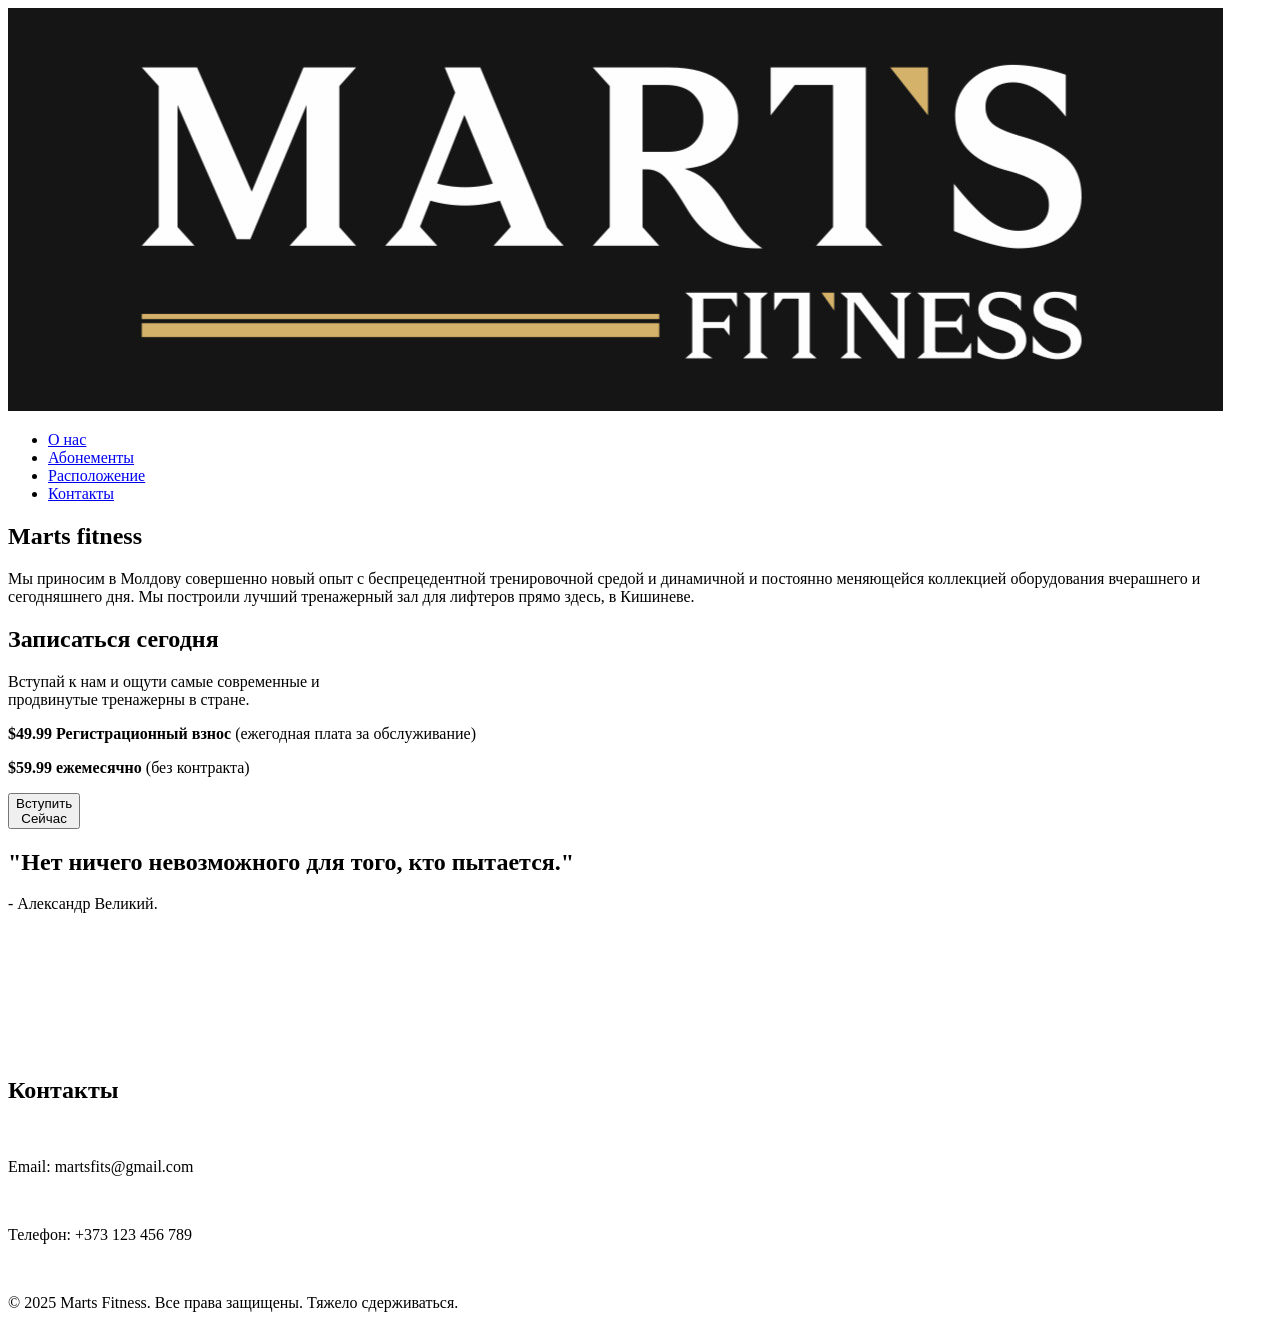
==== index.html @ d28b9faa "Add files via upload" ====
<!DOCTYPE html>
<html>
<head>
    <title>Marts Fitness</title>
    <link rel="stylesheet" href="homepage.css">
</head>
<body>
    <header class="header">
        <div class="container">
            <div class="header-content">
                <div class="logo">
                    <a href="/index.html">
                        <img src="logo.jpeg" alt="Marts fitness">
                    </a>
                </div>
                <nav class="nav">
                    <ul class="nav_list">
                        <li><a href="/about.html">О нас</a></li>
                        <li><a href="/abonements.html">Абонементы</a></li>
                        <li><a href="/locattion.html">Расположение</a></li>
                        <li><a href="/contact.html">Контакты</a></li>
                    </ul>
                </nav>
            </div>
        </div>
    </header>
    <section class="frontphoto">
    <div class="overlay"></div>
    <div class="content">
        <h1>Marts fitness</h1>
        
        <p>Мы приносим в Молдову совершенно новый опыт с беспрецедентной тренировочной средой и динамичной и постоянно меняющейся коллекцией оборудования вчерашнего и сегодняшнего дня. Мы построили лучший тренажерный зал для лифтеров прямо здесь, в Кишиневе.</p>
    </div>
</section>
    <section class="enrol_section">
            <h2>Записаться сегодня</h2>
            <p> Вступай к нам и ощути самые современные и<br> продвинутые тренажерны в стране.</p>
            <p><strong>$49.99 Регистрационный взнос</strong> (ежегодная плата за обслуживание)</p>
                <p><strong>$59.99 ежемесячно </strong>(без контракта)</p>
                <button class="join-btn">Вступить<br>Сейчас</button>
            </section>
    <section>
        <div  class="logo_2">
            <div class="dude">
                <div class="content">
                    <h1>"Нет ничего невозможного для того, кто пытается." </h1>
                    <p>- Александр Великий.</p>
                </div>
            </div>
        </div>
</section>
    <section>
        <h1 style="text-align: center;
            font-size: 2rem;
            color: white;">
            Наши услуги
        </h1>
        <div class="circle-buttons">
            <div class="circle", style="color:white;">Персональные тренировки</div>
            <div class="circle", style="color:white;">Групповые занятия</div>
            <div class="circle", style="color:white;">Йога и пилатес</div>
        </div>
</section>



   <footer class="footer">
        <div class="container">
            <section class="contact">
                <h2>Контакты</h2>
                <br>
                <p>Email: martsfits@gmail.com</p>
                <br>
                <p>Телефон: +373 123 456 789</p>
                <br>
                <p class="contact__prava">&copy; 2025 Marts Fitness. Все права защищены. Тяжело сдерживаться.</p>
            </section>
        </div>
  
</body>
</html>
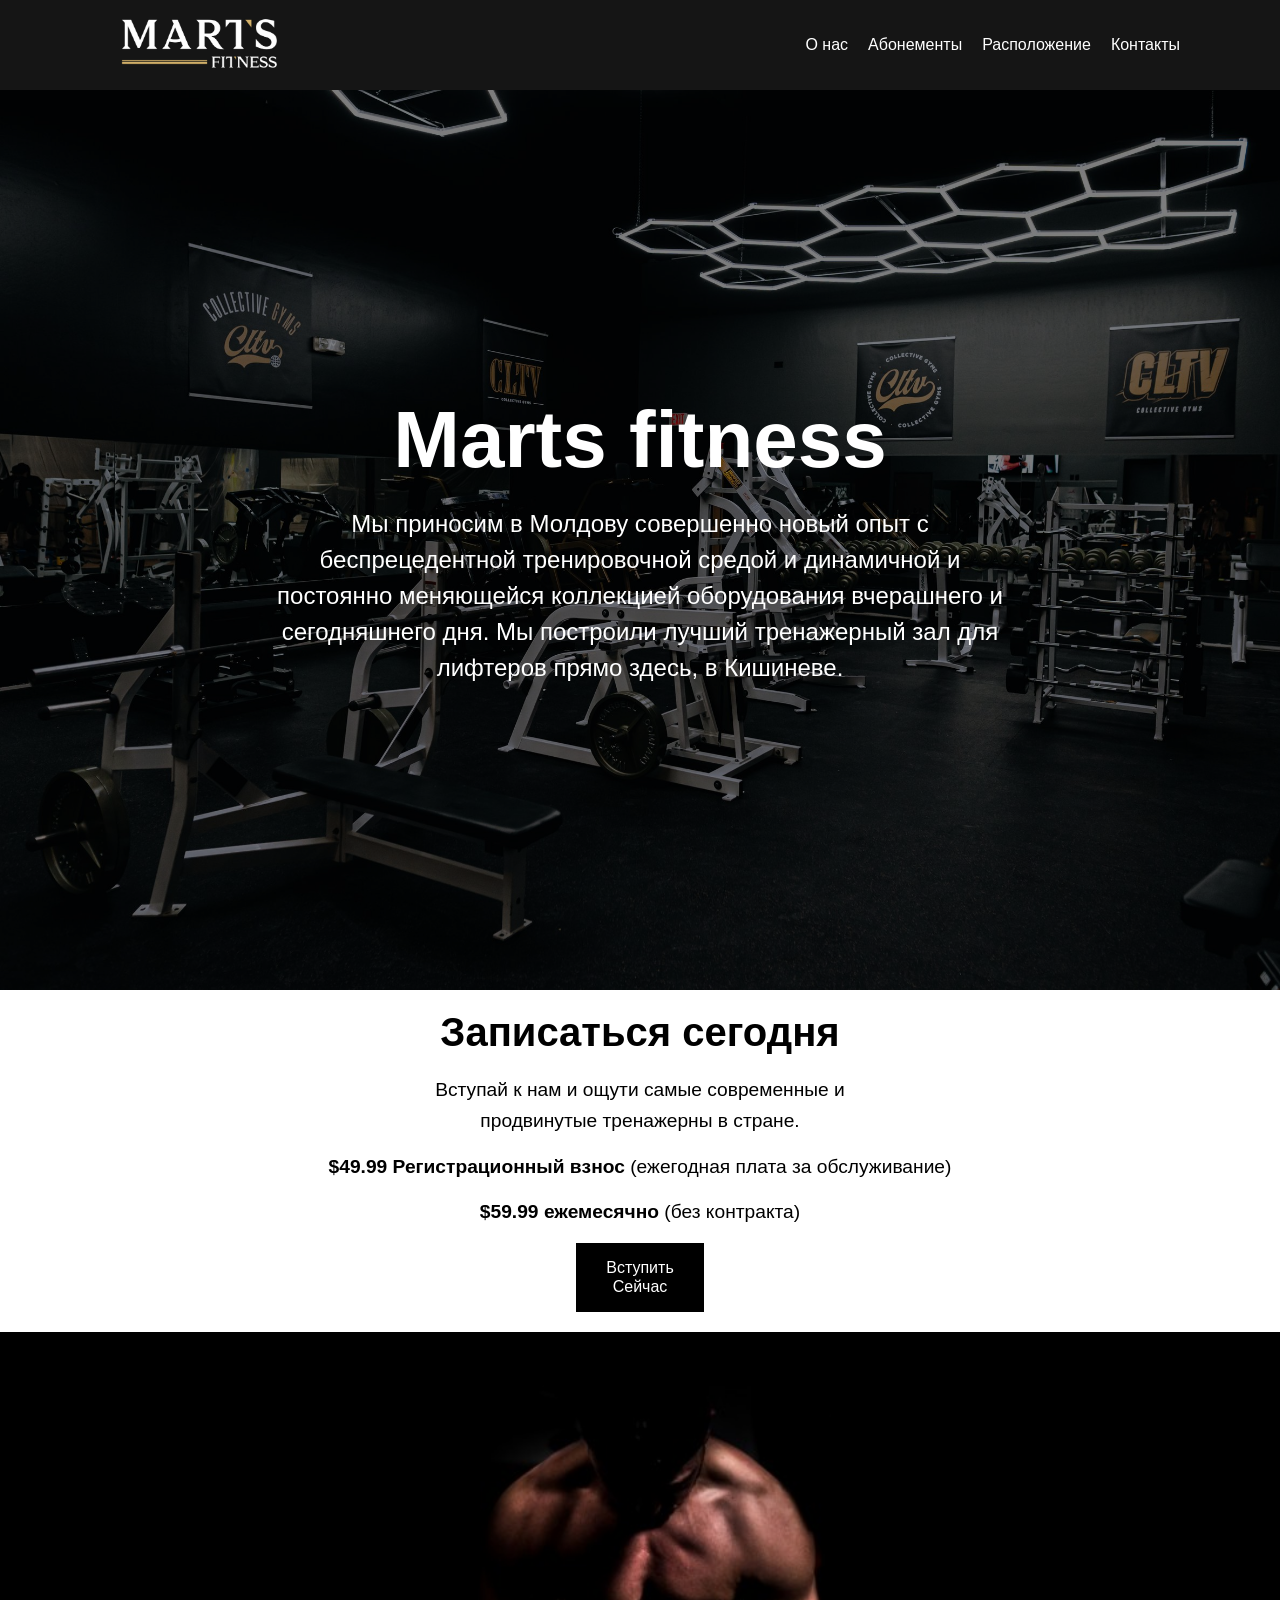
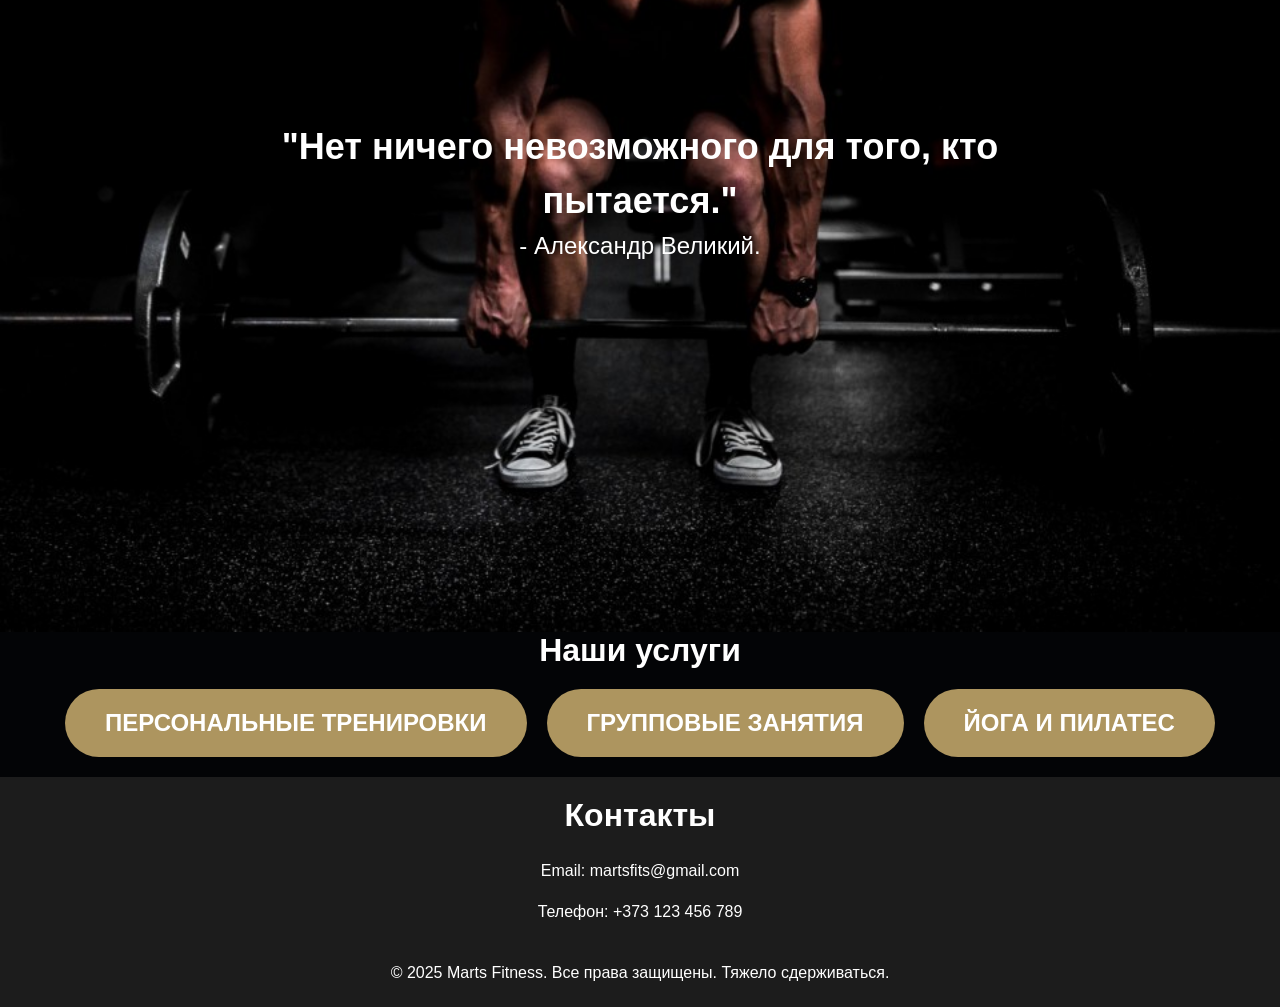
==== commit 7ac08625: "Add files via upload" ====
--- a/index.html
+++ b/index.html
@@ -1,11 +1,8 @@
-
-
-
 <!DOCTYPE html>
 <html>
 <head>
     <title>Marts Fitness</title>
-    <link rel="stylesheet" href="homepage.css">
+    <link rel="stylesheet" href="assets/css/homepage.css">
 </head>
 <body>
     <header class="header">
@@ -13,7 +10,7 @@
             <div class="header-content">
                 <div class="logo">
                     <a href="/index.html">
-                        <img src="logo.jpeg" alt="Marts fitness">
+                        <img src="assets/img/logo.jpeg" alt="Marts fitness">
                     </a>
                 </div>
                 <nav class="nav">
@@ -27,6 +24,7 @@
             </div>
         </div>
     </header>
+    <main>
     <section class="frontphoto">
     <div class="overlay"></div>
     <div class="content">
@@ -64,7 +62,7 @@
             <div class="circle", style="color:white;">Йога и пилатес</div>
         </div>
 </section>
-
+</main>
 
 
    <footer class="footer">
--- a/assets/css/homepage.css
+++ b/assets/css/homepage.css
@@ -0,0 +1,192 @@
+
+* {
+    padding: 0;
+    margin: 0;
+    border: none;
+    box-sizing: border-box;
+}
+
+body {
+    background-color: #030406;
+    font-size: 16px;
+    color: white;
+    font-family: Arial, sans-serif;
+}
+
+.container {
+    margin: 0 auto;
+    padding: 0 15px;
+    max-width: 1110px;
+}
+
+.header {
+    background-color: #151515;
+    padding: 10px 0;
+}
+
+.header-content {
+    display: flex;
+    align-items: center;
+    justify-content: space-between;
+}
+
+.logo img {
+    max-width: 200px;
+    height: auto;
+}
+
+.nav_list {
+    display: flex;
+    list-style: none;
+}
+
+.nav_list li {
+    margin-left: 20px;
+}
+
+.nav_list a {
+    color: white;
+    text-decoration: none;
+    font-size: 1rem;
+}
+
+.nav_list a:hover {
+    text-decoration: underline;
+}
+
+
+.frontphoto {
+    background-image: url('./../img/gym_2.jpg');
+    background-size: cover;
+    background-position: center;
+    height: 100vh;
+    display: flex;
+    align-items: center;
+    justify-content: center;
+    position: relative;
+}
+
+.overlay {
+    position: absolute;
+    top: 0;
+    left: 0;
+    width: 100%;
+    height: 100%;
+    background: rgba(0, 0, 0, 0.5);
+}
+
+.content {
+    position: relative;
+    max-width: 800px;
+    padding: 20px;
+    text-align: center;
+}
+
+.frontphoto h1 {
+    font-size: 5rem;
+    font-weight: bold;
+}
+
+.frontphoto p {
+    margin-top: 20px;
+    font-size: 1.5rem;
+    line-height: 1.5;
+}
+
+.enrol_section {
+    text-align: center;
+    padding: 20px;
+    background-color: white;
+    color: black;
+}
+
+.enrol_section h2 {
+    font-size: 2.5rem;
+    margin-bottom: 20px;
+}
+
+.enrol_section p {
+    font-size: 1.2rem;
+    line-height: 1.6;
+    margin-bottom: 15px;
+}
+
+.join-btn {
+    background-color: black;
+    color: white;
+    border: none;
+    padding: 15px 30px;
+    font-size: 1rem;
+    cursor: pointer;
+    transition: background-color 0.3s;
+    line-height: 1.2;
+}
+
+.join-btn:hover {
+    background-color: #333;
+}
+
+.logo_2 {
+    background-image: url('./../img/deadlift.jpg');
+    background-size: cover;
+    background-position: center;
+    height: 100vh;
+    display: flex;
+    align-items: center;
+    justify-content: center;
+    position: relative;
+    text-align: center;
+}
+
+.dude {
+    margin-top: 20px;
+    font-size: 1.5rem;
+    line-height: 1.5;
+}
+
+.circle-buttons {
+    display: flex;
+    justify-content: center;
+    gap: 20px;
+    flex-wrap: wrap;
+    margin: 20px 0;
+}
+
+.circle {
+    background-color: #ad955f;
+    color: black;
+    font-size: 1.5rem;
+    font-weight: bold;
+    padding: 20px 40px;
+    border-radius: 50px;
+    display: flex;
+    align-items: center;
+    justify-content: center;
+    min-width: 150px;
+    text-transform: uppercase;
+}
+
+.footer {
+    background-color: #1c1c1c;
+    padding: 20px 0;
+    text-align: center;
+}
+
+.contact {
+    color: white;
+}
+
+.contact h2 {
+    font-size: 2rem;
+    margin-bottom: 10px;
+}
+
+.contact p {
+    font-size: 1rem;
+    margin-bottom: 5px;
+}
+
+.contact__prava {
+    margin-top: 20px;
+    font-size: 0.9rem;
+}
